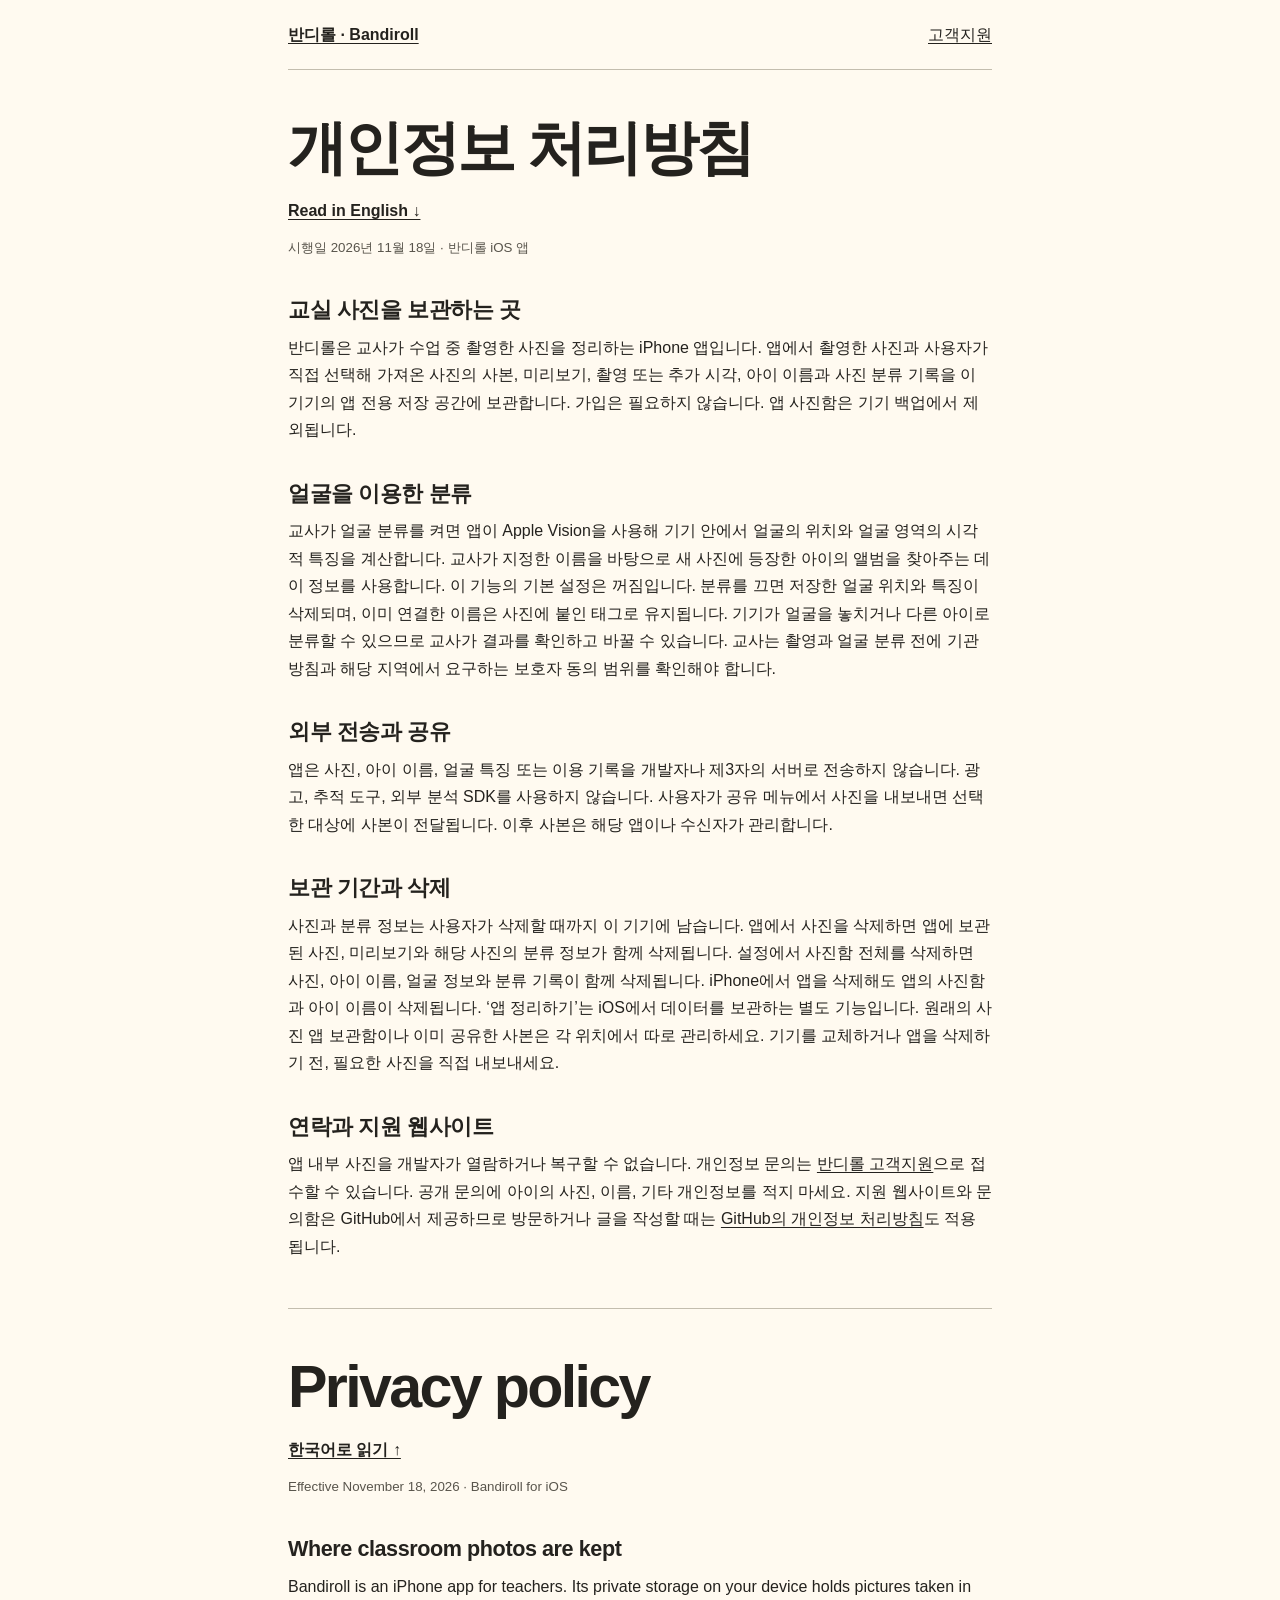
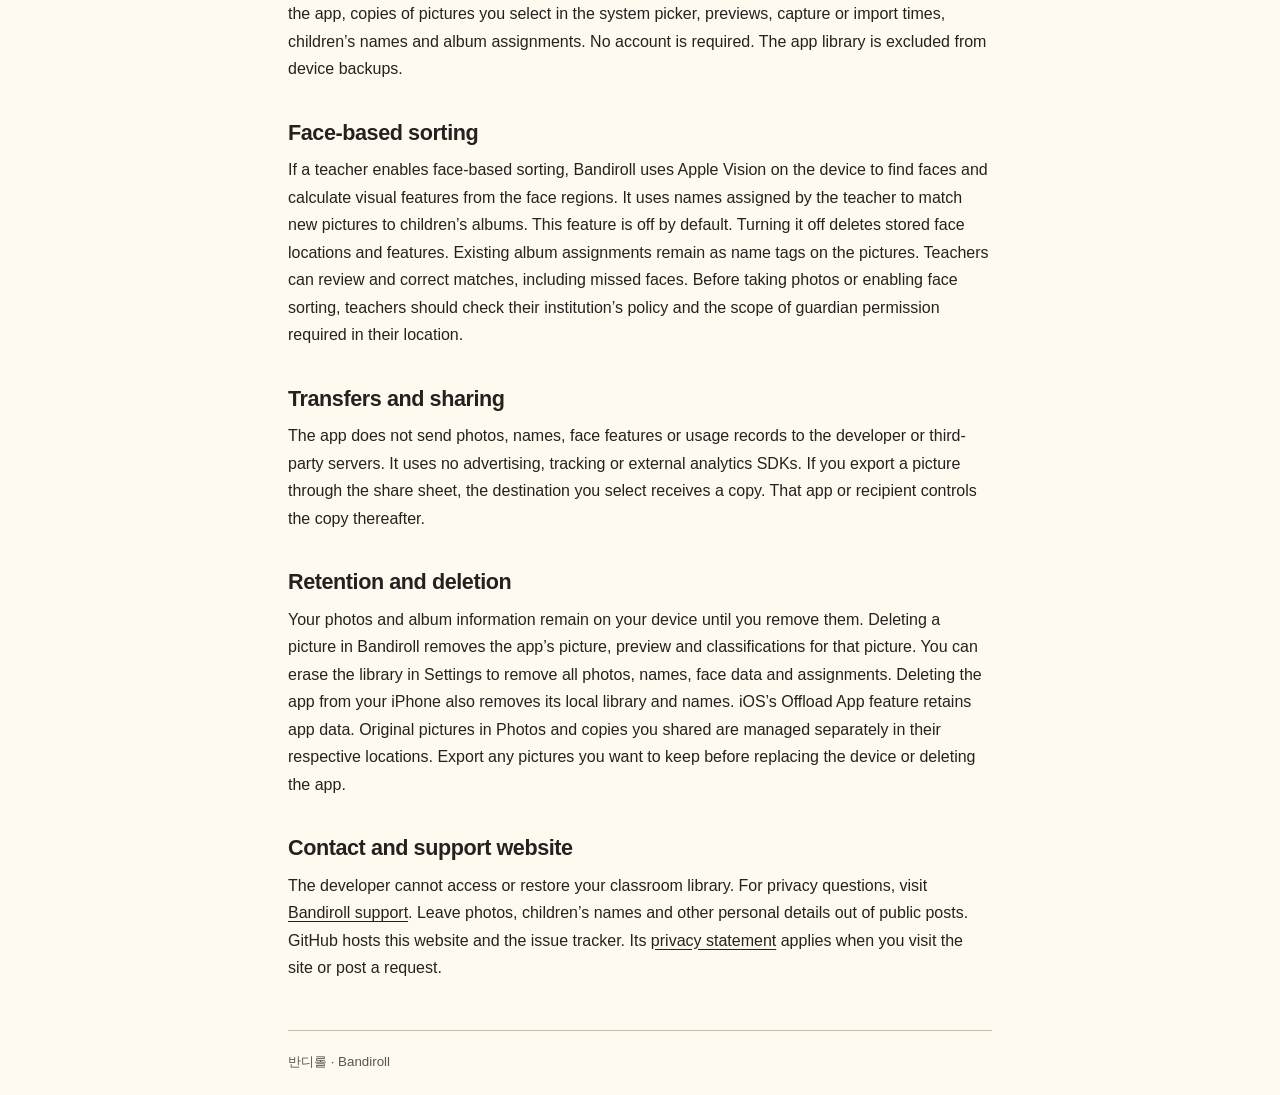
==== privacy.html @ 5ef34810 "Publish Bandiroll support and privacy information" ====
<!doctype html>
<html lang="ko">
<head>
<meta charset="utf-8"><meta name="viewport" content="width=device-width, initial-scale=1">
<title>반디롤 개인정보 처리방침 · Bandiroll Privacy Policy</title>
<meta name="description" content="반디롤의 사진, 아이 이름, 얼굴 정보 처리 안내. How Bandiroll handles photos, names and face data.">
<link rel="stylesheet" href="style.css">
</head>
<body>
<header><a href="./">반디롤 · Bandiroll</a><a href="./">고객지원</a></header>
<main>
<section aria-labelledby="privacy-ko">
<h1 id="privacy-ko">개인정보 처리방침</h1>
<a class="switch" href="#privacy-en" lang="en">Read in English ↓</a>
<p><small>시행일 2026년 11월 18일 · 반디롤 iOS 앱</small></p>
<h2>교실 사진을 보관하는 곳</h2>
<p>반디롤은 교사가 수업 중 촬영한 사진을 정리하는 iPhone 앱입니다. 앱에서 촬영한 사진과 사용자가 직접 선택해 가져온 사진의 사본, 미리보기, 촬영 또는 추가 시각, 아이 이름과 사진 분류 기록을 이 기기의 앱 전용 저장 공간에 보관합니다. 가입은 필요하지 않습니다. 앱 사진함은 기기 백업에서 제외됩니다.</p>
<h2>얼굴을 이용한 분류</h2>
<p>교사가 얼굴 분류를 켜면 앱이 Apple Vision을 사용해 기기 안에서 얼굴의 위치와 얼굴 영역의 시각적 특징을 계산합니다. 교사가 지정한 이름을 바탕으로 새 사진에 등장한 아이의 앨범을 찾아주는 데 이 정보를 사용합니다. 이 기능의 기본 설정은 꺼짐입니다. 분류를 끄면 저장한 얼굴 위치와 특징이 삭제되며, 이미 연결한 이름은 사진에 붙인 태그로 유지됩니다. 기기가 얼굴을 놓치거나 다른 아이로 분류할 수 있으므로 교사가 결과를 확인하고 바꿀 수 있습니다. 교사는 촬영과 얼굴 분류 전에 기관 방침과 해당 지역에서 요구하는 보호자 동의 범위를 확인해야 합니다.</p>
<h2>외부 전송과 공유</h2>
<p>앱은 사진, 아이 이름, 얼굴 특징 또는 이용 기록을 개발자나 제3자의 서버로 전송하지 않습니다. 광고, 추적 도구, 외부 분석 SDK를 사용하지 않습니다. 사용자가 공유 메뉴에서 사진을 내보내면 선택한 대상에 사본이 전달됩니다. 이후 사본은 해당 앱이나 수신자가 관리합니다.</p>
<h2>보관 기간과 삭제</h2>
<p>사진과 분류 정보는 사용자가 삭제할 때까지 이 기기에 남습니다. 앱에서 사진을 삭제하면 앱에 보관된 사진, 미리보기와 해당 사진의 분류 정보가 함께 삭제됩니다. 설정에서 사진함 전체를 삭제하면 사진, 아이 이름, 얼굴 정보와 분류 기록이 함께 삭제됩니다. iPhone에서 앱을 삭제해도 앱의 사진함과 아이 이름이 삭제됩니다. ‘앱 정리하기’는 iOS에서 데이터를 보관하는 별도 기능입니다. 원래의 사진 앱 보관함이나 이미 공유한 사본은 각 위치에서 따로 관리하세요. 기기를 교체하거나 앱을 삭제하기 전, 필요한 사진을 직접 내보내세요.</p>
<h2>연락과 지원 웹사이트</h2>
<p>앱 내부 사진을 개발자가 열람하거나 복구할 수 없습니다. 개인정보 문의는 <a href="./">반디롤 고객지원</a>으로 접수할 수 있습니다. 공개 문의에 아이의 사진, 이름, 기타 개인정보를 적지 마세요. 지원 웹사이트와 문의함은 GitHub에서 제공하므로 방문하거나 글을 작성할 때는 <a href="https://docs.github.com/en/site-policy/privacy-policies/github-general-privacy-statement">GitHub의 개인정보 처리방침</a>도 적용됩니다.</p>
</section>
<section lang="en" aria-labelledby="privacy-en">
<h1 id="privacy-en">Privacy policy</h1>
<a class="switch" href="#privacy-ko" lang="ko">한국어로 읽기 ↑</a>
<p><small>Effective November 18, 2026 · Bandiroll for iOS</small></p>
<h2>Where classroom photos are kept</h2>
<p>Bandiroll is an iPhone app for teachers. Its private storage on your device holds pictures taken in the app, copies of pictures you select in the system picker, previews, capture or import times, children’s names and album assignments. No account is required. The app library is excluded from device backups.</p>
<h2>Face-based sorting</h2>
<p>If a teacher enables face-based sorting, Bandiroll uses Apple Vision on the device to find faces and calculate visual features from the face regions. It uses names assigned by the teacher to match new pictures to children’s albums. This feature is off by default. Turning it off deletes stored face locations and features. Existing album assignments remain as name tags on the pictures. Teachers can review and correct matches, including missed faces. Before taking photos or enabling face sorting, teachers should check their institution’s policy and the scope of guardian permission required in their location.</p>
<h2>Transfers and sharing</h2>
<p>The app does not send photos, names, face features or usage records to the developer or third-party servers. It uses no advertising, tracking or external analytics SDKs. If you export a picture through the share sheet, the destination you select receives a copy. That app or recipient controls the copy thereafter.</p>
<h2>Retention and deletion</h2>
<p>Your photos and album information remain on your device until you remove them. Deleting a picture in Bandiroll removes the app’s picture, preview and classifications for that picture. You can erase the library in Settings to remove all photos, names, face data and assignments. Deleting the app from your iPhone also removes its local library and names. iOS’s Offload App feature retains app data. Original pictures in Photos and copies you shared are managed separately in their respective locations. Export any pictures you want to keep before replacing the device or deleting the app.</p>
<h2>Contact and support website</h2>
<p>The developer cannot access or restore your classroom library. For privacy questions, visit <a href="./#support-en">Bandiroll support</a>. Leave photos, children’s names and other personal details out of public posts. GitHub hosts this website and the issue tracker. Its <a href="https://docs.github.com/en/site-policy/privacy-policies/github-general-privacy-statement">privacy statement</a> applies when you visit the site or post a request.</p>
</section>
</main><footer><small>반디롤 · Bandiroll</small></footer>
</body></html>
---- style.css ----
:root { color-scheme: light; --ink: #24221e; --paper: #fffaf0; --accent: #f7d648; }
* { box-sizing: border-box; }
body { margin: 0; background: var(--paper); color: var(--ink); font-family: -apple-system,BlinkMacSystemFont,"Apple SD Gothic Neo",sans-serif; line-height: 1.72; }
header, main, footer { width: min(calc(100% - 2.5rem), 44rem); margin-inline: auto; }
header, footer { display: flex; align-items: center; flex-wrap: wrap; gap: 1rem; padding-block: 1.3rem; }
header { border-bottom: 1px solid #c3bdae; }
footer { margin-top: 3rem; border-top: 1px solid #c3bdae; }
header a:first-child { margin-right: auto; font-weight: 750; }
a { color: inherit; text-underline-offset: .2em; }
a:focus-visible { outline: 3px solid #805e00; outline-offset: 4px; }
h1 { line-height: 1.12; margin: 2.8rem 0 1rem; font-size: clamp(2.5rem, 7vw, 3.7rem); letter-spacing: -.045em; }
h2 { margin: 2.2rem 0 .4rem; font-size: 1.35rem; line-height: 1.4; letter-spacing: -.02em; }
p { margin: .5rem 0 1rem; }
.switch { font-weight: 650; }
section + section { border-top: 1px solid #c3bdae; margin-top: 3rem; }
.button { display: inline-block; margin: .2rem 0 .7rem; border: 1px solid var(--ink); border-radius: .55rem; padding: .5rem 1rem; background: var(--accent); color: var(--ink); text-decoration: none; font-weight: 700; }
small { color: #59554c; }
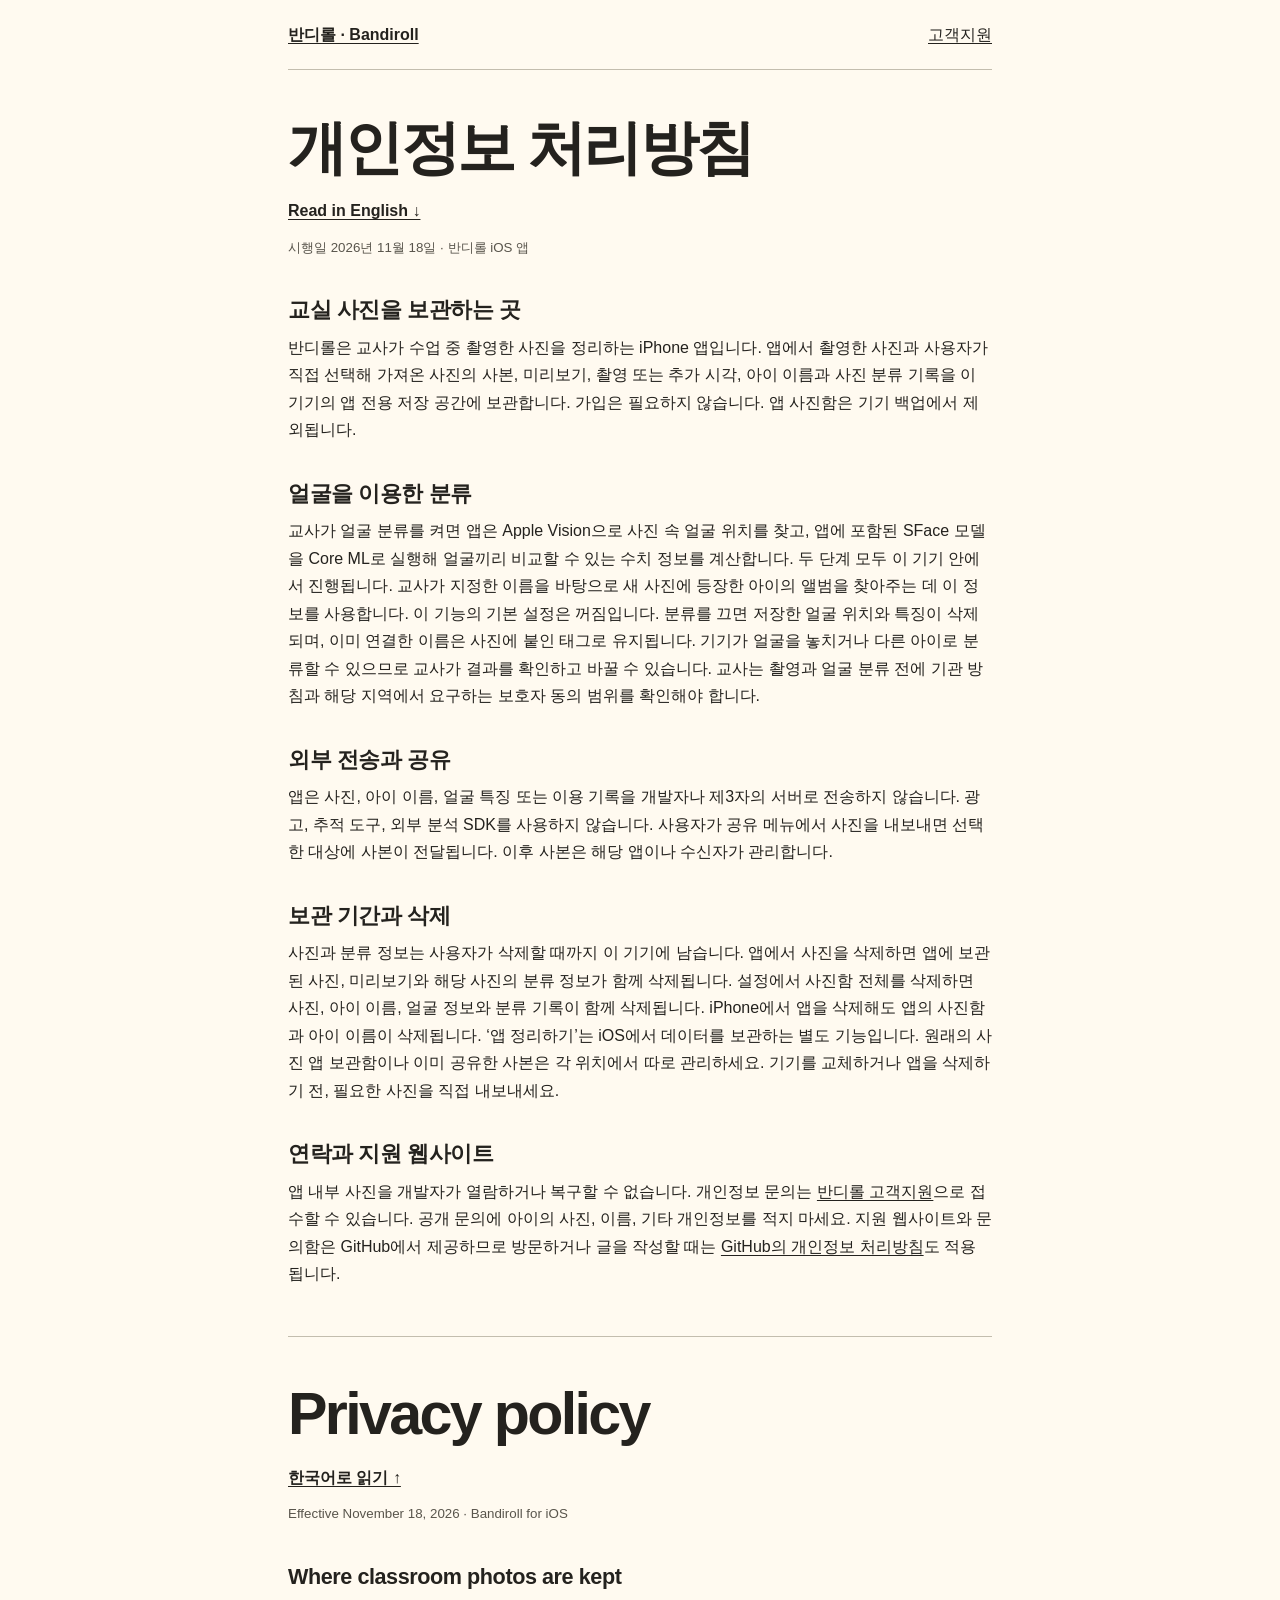
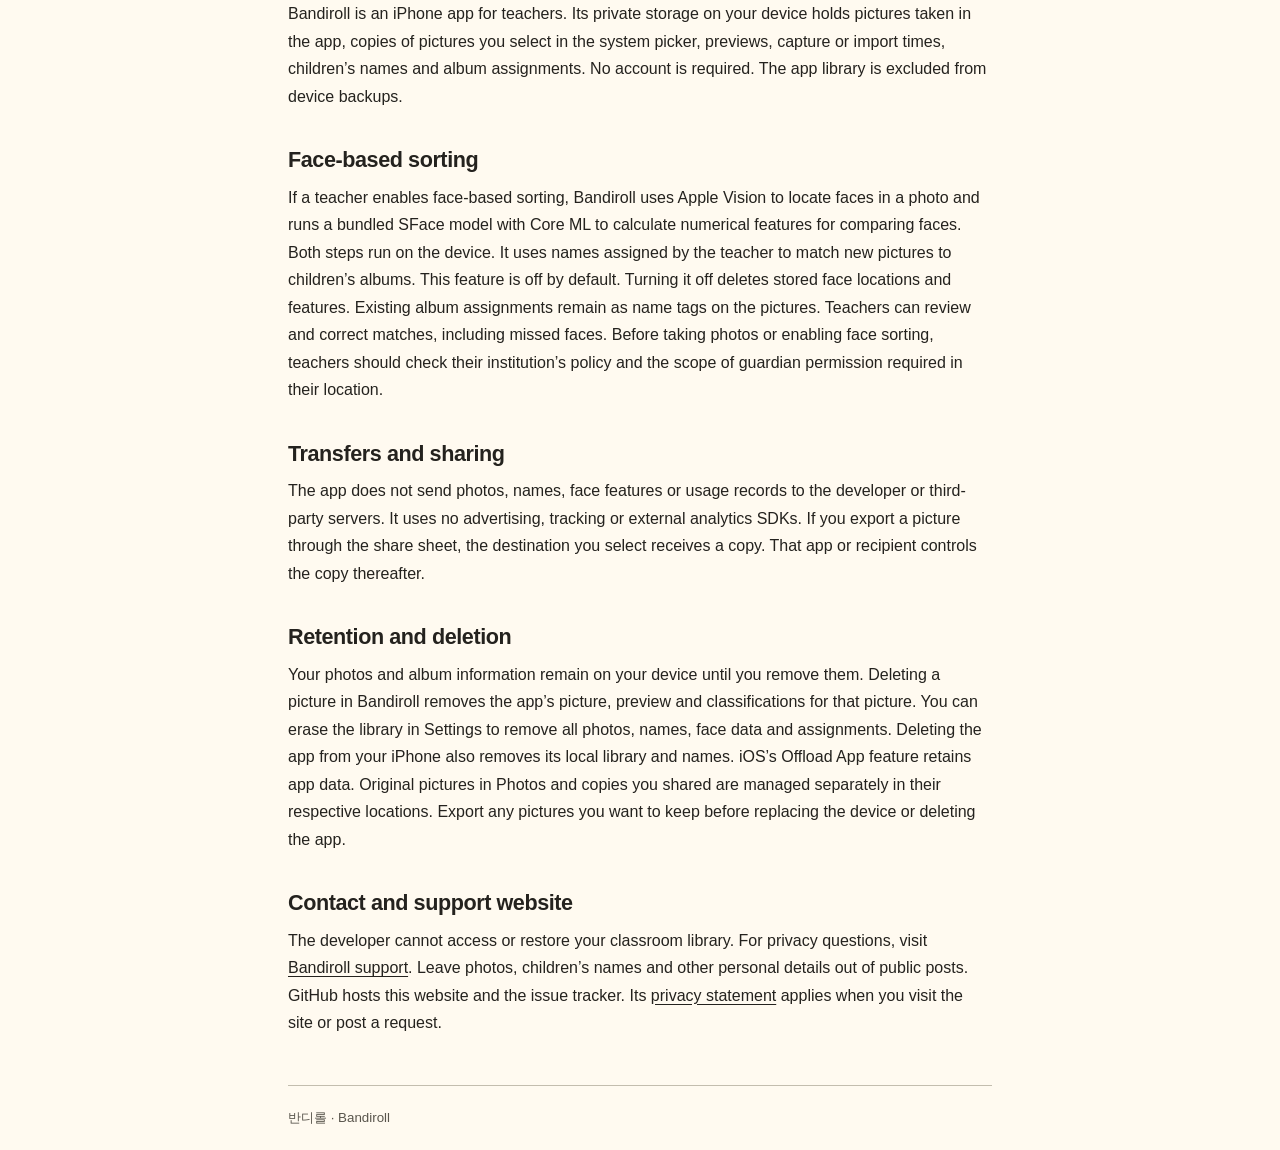
==== commit 5d7488e1: "Describe on-device face detection and matching" ====
--- a/privacy.html
+++ b/privacy.html
@@ -16,7 +16,7 @@
 <h2>교실 사진을 보관하는 곳</h2>
 <p>반디롤은 교사가 수업 중 촬영한 사진을 정리하는 iPhone 앱입니다. 앱에서 촬영한 사진과 사용자가 직접 선택해 가져온 사진의 사본, 미리보기, 촬영 또는 추가 시각, 아이 이름과 사진 분류 기록을 이 기기의 앱 전용 저장 공간에 보관합니다. 가입은 필요하지 않습니다. 앱 사진함은 기기 백업에서 제외됩니다.</p>
 <h2>얼굴을 이용한 분류</h2>
-<p>교사가 얼굴 분류를 켜면 앱이 Apple Vision을 사용해 기기 안에서 얼굴의 위치와 얼굴 영역의 시각적 특징을 계산합니다. 교사가 지정한 이름을 바탕으로 새 사진에 등장한 아이의 앨범을 찾아주는 데 이 정보를 사용합니다. 이 기능의 기본 설정은 꺼짐입니다. 분류를 끄면 저장한 얼굴 위치와 특징이 삭제되며, 이미 연결한 이름은 사진에 붙인 태그로 유지됩니다. 기기가 얼굴을 놓치거나 다른 아이로 분류할 수 있으므로 교사가 결과를 확인하고 바꿀 수 있습니다. 교사는 촬영과 얼굴 분류 전에 기관 방침과 해당 지역에서 요구하는 보호자 동의 범위를 확인해야 합니다.</p>
+<p>교사가 얼굴 분류를 켜면 앱은 Apple Vision으로 사진 속 얼굴 위치를 찾고, 앱에 포함된 SFace 모델을 Core ML로 실행해 얼굴끼리 비교할 수 있는 수치 정보를 계산합니다. 두 단계 모두 이 기기 안에서 진행됩니다. 교사가 지정한 이름을 바탕으로 새 사진에 등장한 아이의 앨범을 찾아주는 데 이 정보를 사용합니다. 이 기능의 기본 설정은 꺼짐입니다. 분류를 끄면 저장한 얼굴 위치와 특징이 삭제되며, 이미 연결한 이름은 사진에 붙인 태그로 유지됩니다. 기기가 얼굴을 놓치거나 다른 아이로 분류할 수 있으므로 교사가 결과를 확인하고 바꿀 수 있습니다. 교사는 촬영과 얼굴 분류 전에 기관 방침과 해당 지역에서 요구하는 보호자 동의 범위를 확인해야 합니다.</p>
 <h2>외부 전송과 공유</h2>
 <p>앱은 사진, 아이 이름, 얼굴 특징 또는 이용 기록을 개발자나 제3자의 서버로 전송하지 않습니다. 광고, 추적 도구, 외부 분석 SDK를 사용하지 않습니다. 사용자가 공유 메뉴에서 사진을 내보내면 선택한 대상에 사본이 전달됩니다. 이후 사본은 해당 앱이나 수신자가 관리합니다.</p>
 <h2>보관 기간과 삭제</h2>
@@ -31,7 +31,7 @@
 <h2>Where classroom photos are kept</h2>
 <p>Bandiroll is an iPhone app for teachers. Its private storage on your device holds pictures taken in the app, copies of pictures you select in the system picker, previews, capture or import times, children’s names and album assignments. No account is required. The app library is excluded from device backups.</p>
 <h2>Face-based sorting</h2>
-<p>If a teacher enables face-based sorting, Bandiroll uses Apple Vision on the device to find faces and calculate visual features from the face regions. It uses names assigned by the teacher to match new pictures to children’s albums. This feature is off by default. Turning it off deletes stored face locations and features. Existing album assignments remain as name tags on the pictures. Teachers can review and correct matches, including missed faces. Before taking photos or enabling face sorting, teachers should check their institution’s policy and the scope of guardian permission required in their location.</p>
+<p>If a teacher enables face-based sorting, Bandiroll uses Apple Vision to locate faces in a photo and runs a bundled SFace model with Core ML to calculate numerical features for comparing faces. Both steps run on the device. It uses names assigned by the teacher to match new pictures to children’s albums. This feature is off by default. Turning it off deletes stored face locations and features. Existing album assignments remain as name tags on the pictures. Teachers can review and correct matches, including missed faces. Before taking photos or enabling face sorting, teachers should check their institution’s policy and the scope of guardian permission required in their location.</p>
 <h2>Transfers and sharing</h2>
 <p>The app does not send photos, names, face features or usage records to the developer or third-party servers. It uses no advertising, tracking or external analytics SDKs. If you export a picture through the share sheet, the destination you select receives a copy. That app or recipient controls the copy thereafter.</p>
 <h2>Retention and deletion</h2>
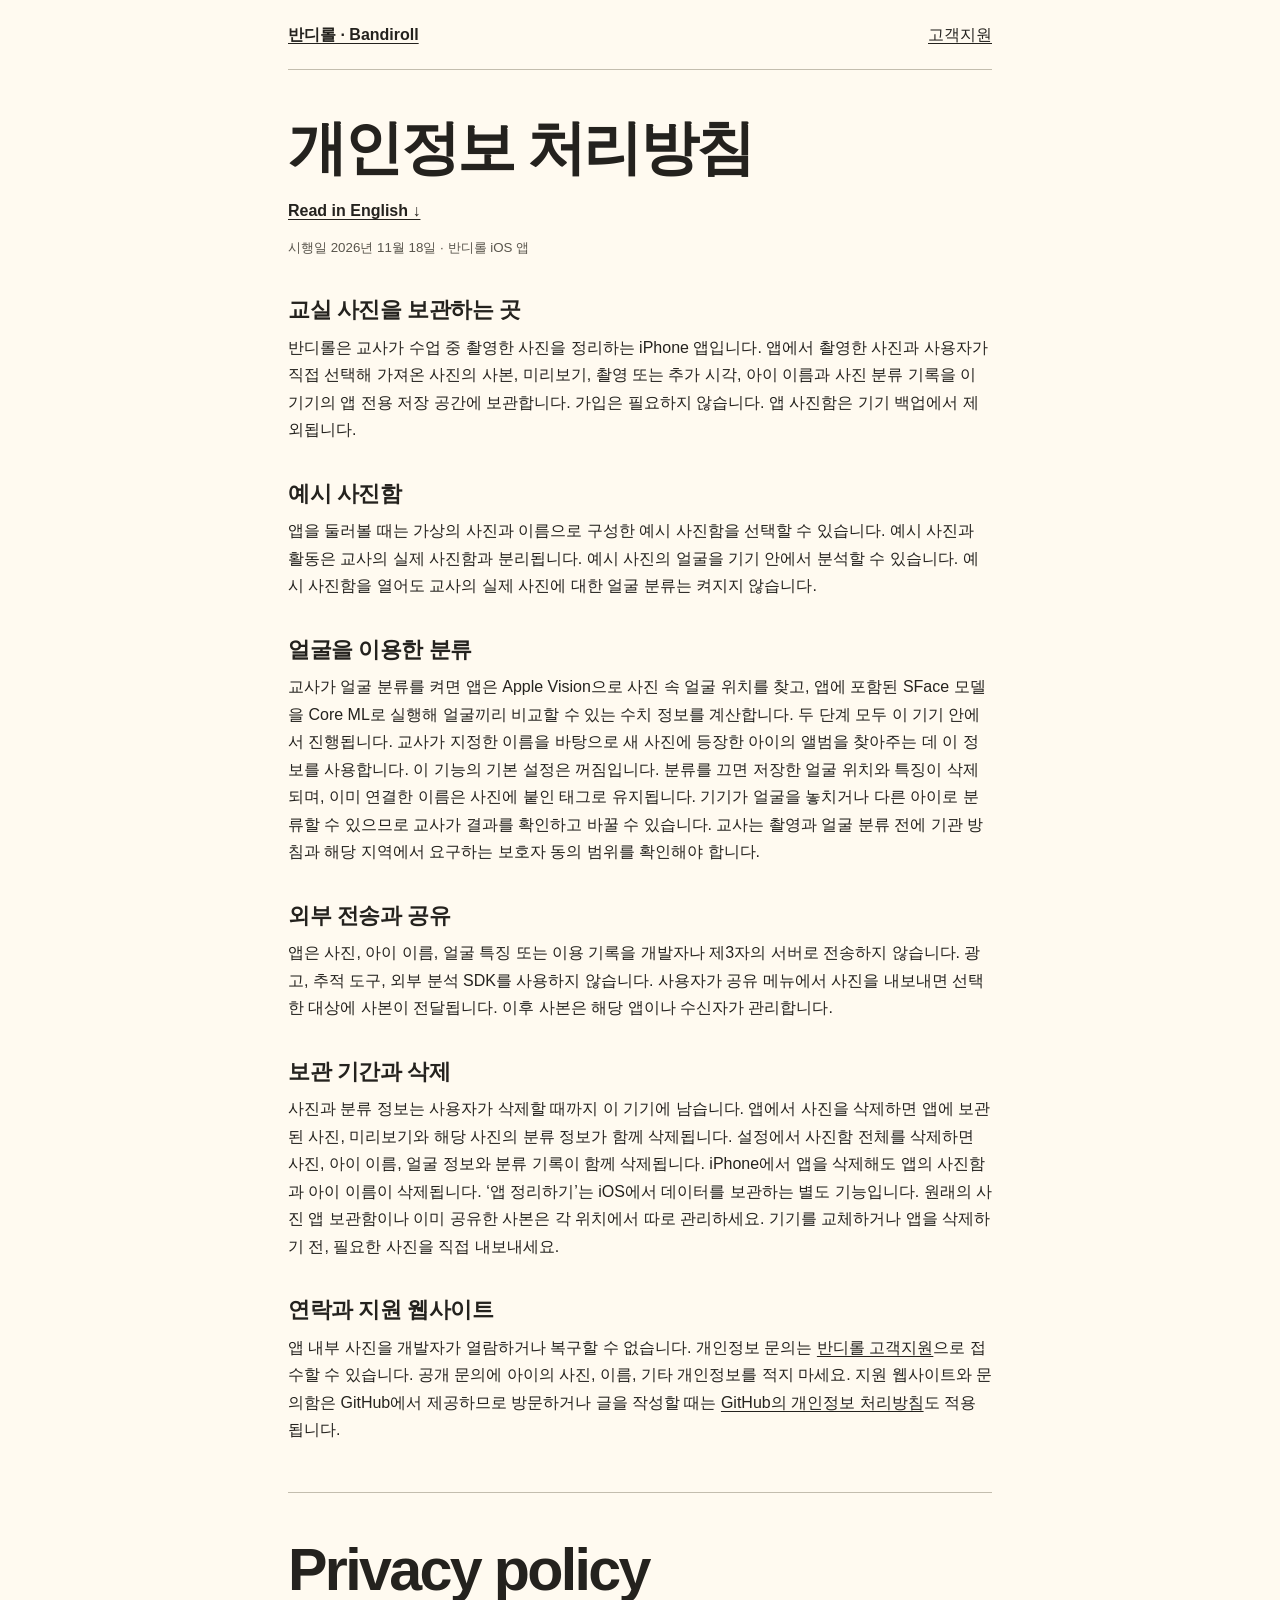
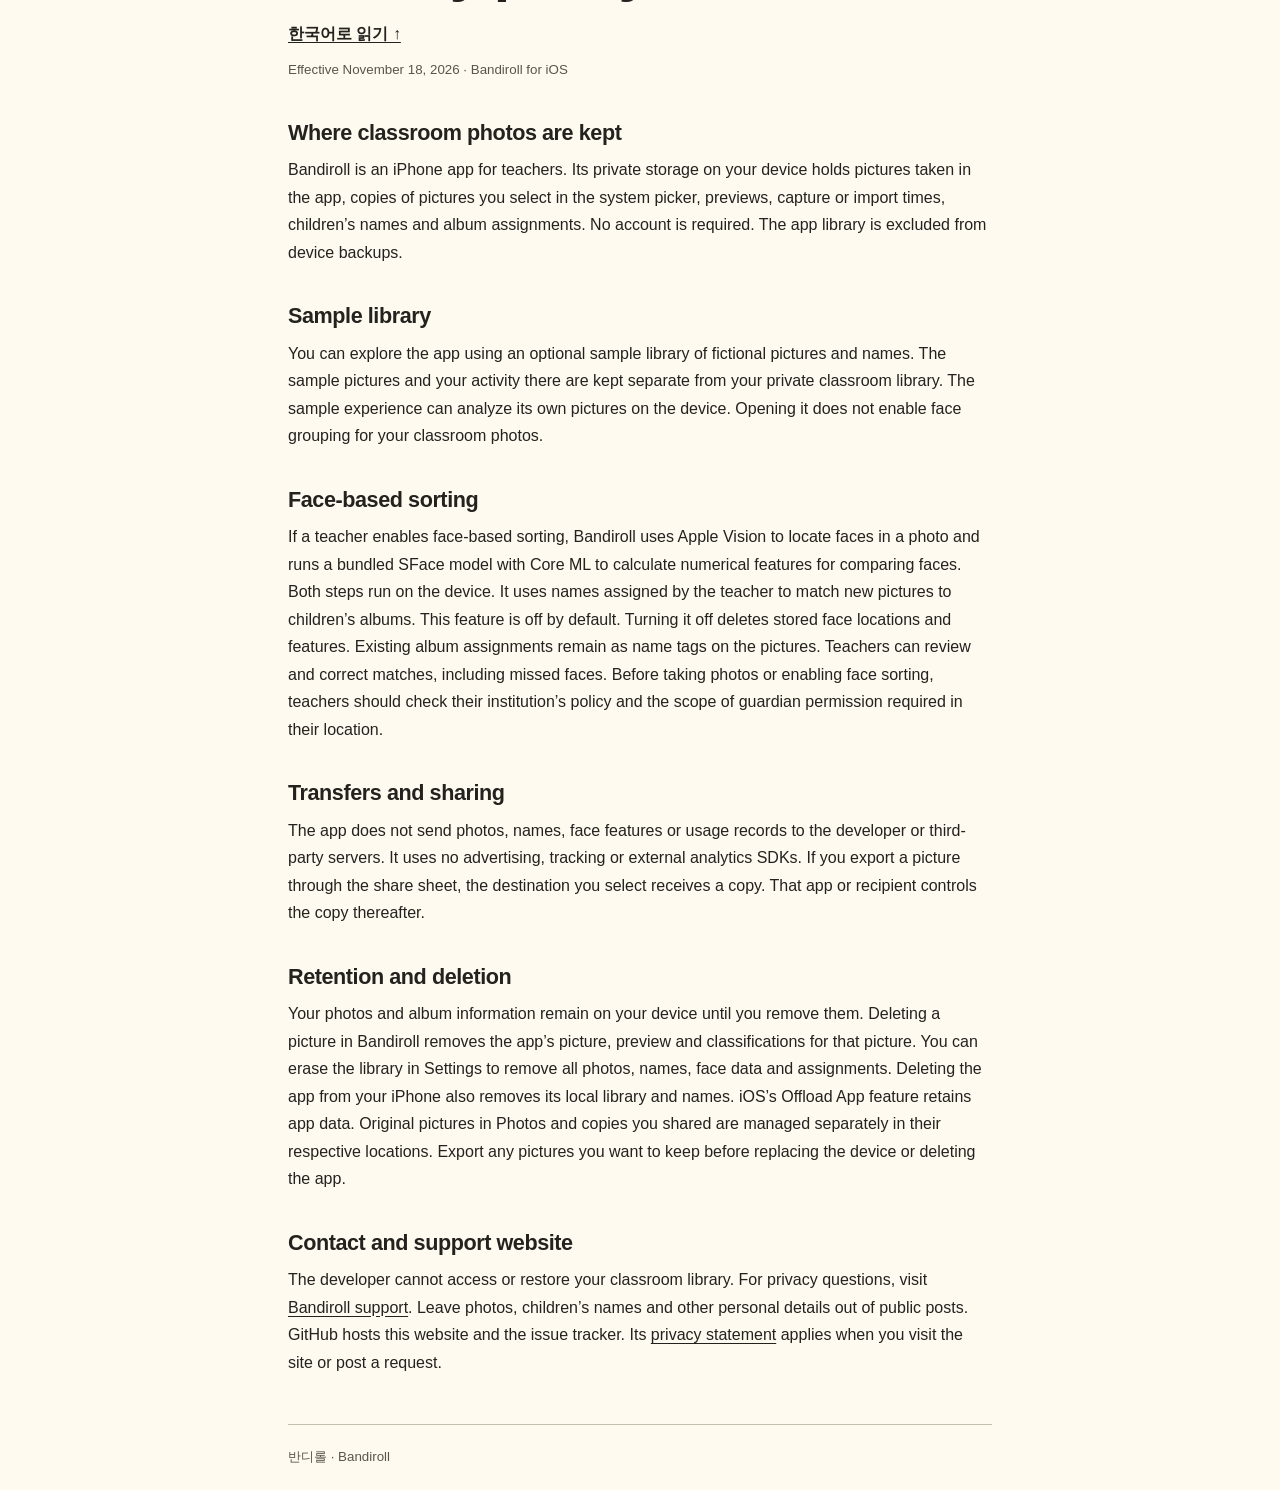
==== commit acf8587b: "Explain the isolated fictional classroom for first-time teachers" ====
--- a/privacy.html
+++ b/privacy.html
@@ -15,6 +15,8 @@
 <p><small>시행일 2026년 11월 18일 · 반디롤 iOS 앱</small></p>
 <h2>교실 사진을 보관하는 곳</h2>
 <p>반디롤은 교사가 수업 중 촬영한 사진을 정리하는 iPhone 앱입니다. 앱에서 촬영한 사진과 사용자가 직접 선택해 가져온 사진의 사본, 미리보기, 촬영 또는 추가 시각, 아이 이름과 사진 분류 기록을 이 기기의 앱 전용 저장 공간에 보관합니다. 가입은 필요하지 않습니다. 앱 사진함은 기기 백업에서 제외됩니다.</p>
+<h2>예시 사진함</h2>
+<p>앱을 둘러볼 때는 가상의 사진과 이름으로 구성한 예시 사진함을 선택할 수 있습니다. 예시 사진과 활동은 교사의 실제 사진함과 분리됩니다. 예시 사진의 얼굴을 기기 안에서 분석할 수 있습니다. 예시 사진함을 열어도 교사의 실제 사진에 대한 얼굴 분류는 켜지지 않습니다.</p>
 <h2>얼굴을 이용한 분류</h2>
 <p>교사가 얼굴 분류를 켜면 앱은 Apple Vision으로 사진 속 얼굴 위치를 찾고, 앱에 포함된 SFace 모델을 Core ML로 실행해 얼굴끼리 비교할 수 있는 수치 정보를 계산합니다. 두 단계 모두 이 기기 안에서 진행됩니다. 교사가 지정한 이름을 바탕으로 새 사진에 등장한 아이의 앨범을 찾아주는 데 이 정보를 사용합니다. 이 기능의 기본 설정은 꺼짐입니다. 분류를 끄면 저장한 얼굴 위치와 특징이 삭제되며, 이미 연결한 이름은 사진에 붙인 태그로 유지됩니다. 기기가 얼굴을 놓치거나 다른 아이로 분류할 수 있으므로 교사가 결과를 확인하고 바꿀 수 있습니다. 교사는 촬영과 얼굴 분류 전에 기관 방침과 해당 지역에서 요구하는 보호자 동의 범위를 확인해야 합니다.</p>
 <h2>외부 전송과 공유</h2>
@@ -30,6 +32,8 @@
 <p><small>Effective November 18, 2026 · Bandiroll for iOS</small></p>
 <h2>Where classroom photos are kept</h2>
 <p>Bandiroll is an iPhone app for teachers. Its private storage on your device holds pictures taken in the app, copies of pictures you select in the system picker, previews, capture or import times, children’s names and album assignments. No account is required. The app library is excluded from device backups.</p>
+<h2>Sample library</h2>
+<p>You can explore the app using an optional sample library of fictional pictures and names. The sample pictures and your activity there are kept separate from your private classroom library. The sample experience can analyze its own pictures on the device. Opening it does not enable face grouping for your classroom photos.</p>
 <h2>Face-based sorting</h2>
 <p>If a teacher enables face-based sorting, Bandiroll uses Apple Vision to locate faces in a photo and runs a bundled SFace model with Core ML to calculate numerical features for comparing faces. Both steps run on the device. It uses names assigned by the teacher to match new pictures to children’s albums. This feature is off by default. Turning it off deletes stored face locations and features. Existing album assignments remain as name tags on the pictures. Teachers can review and correct matches, including missed faces. Before taking photos or enabling face sorting, teachers should check their institution’s policy and the scope of guardian permission required in their location.</p>
 <h2>Transfers and sharing</h2>
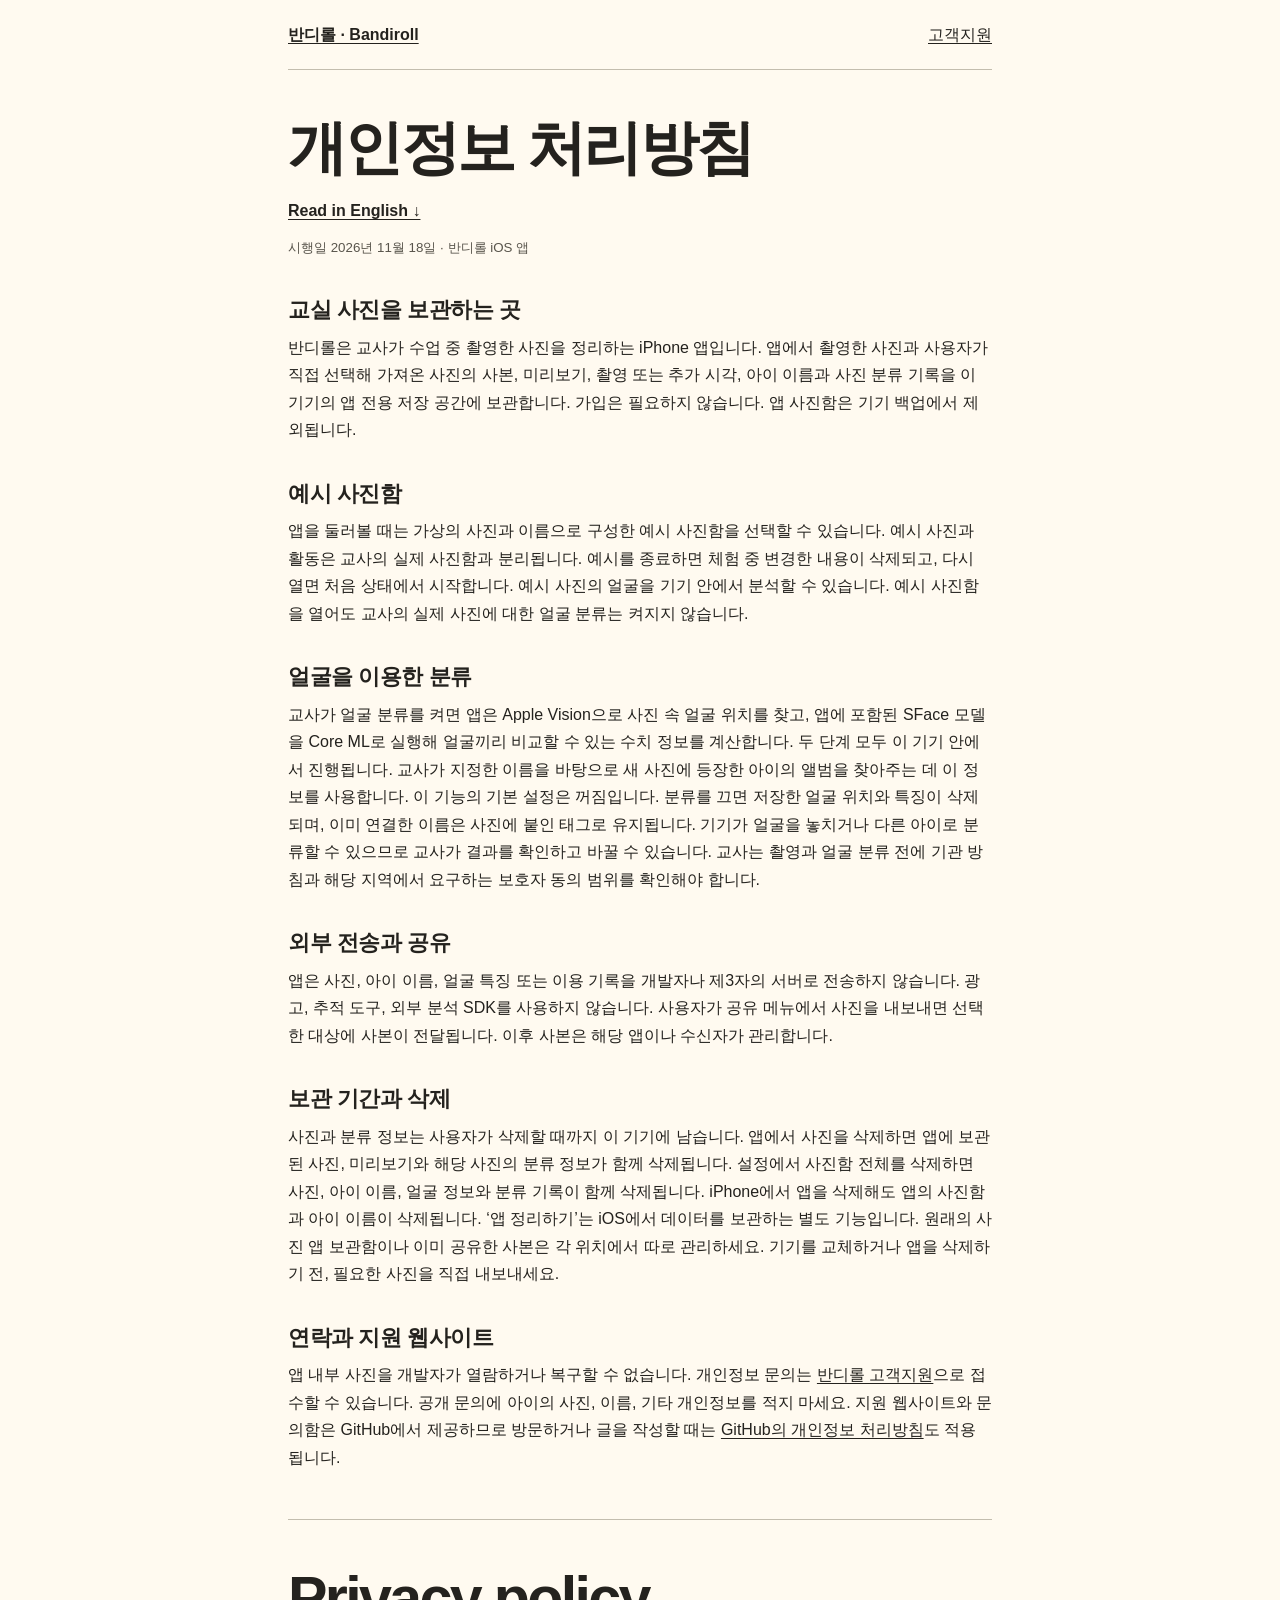
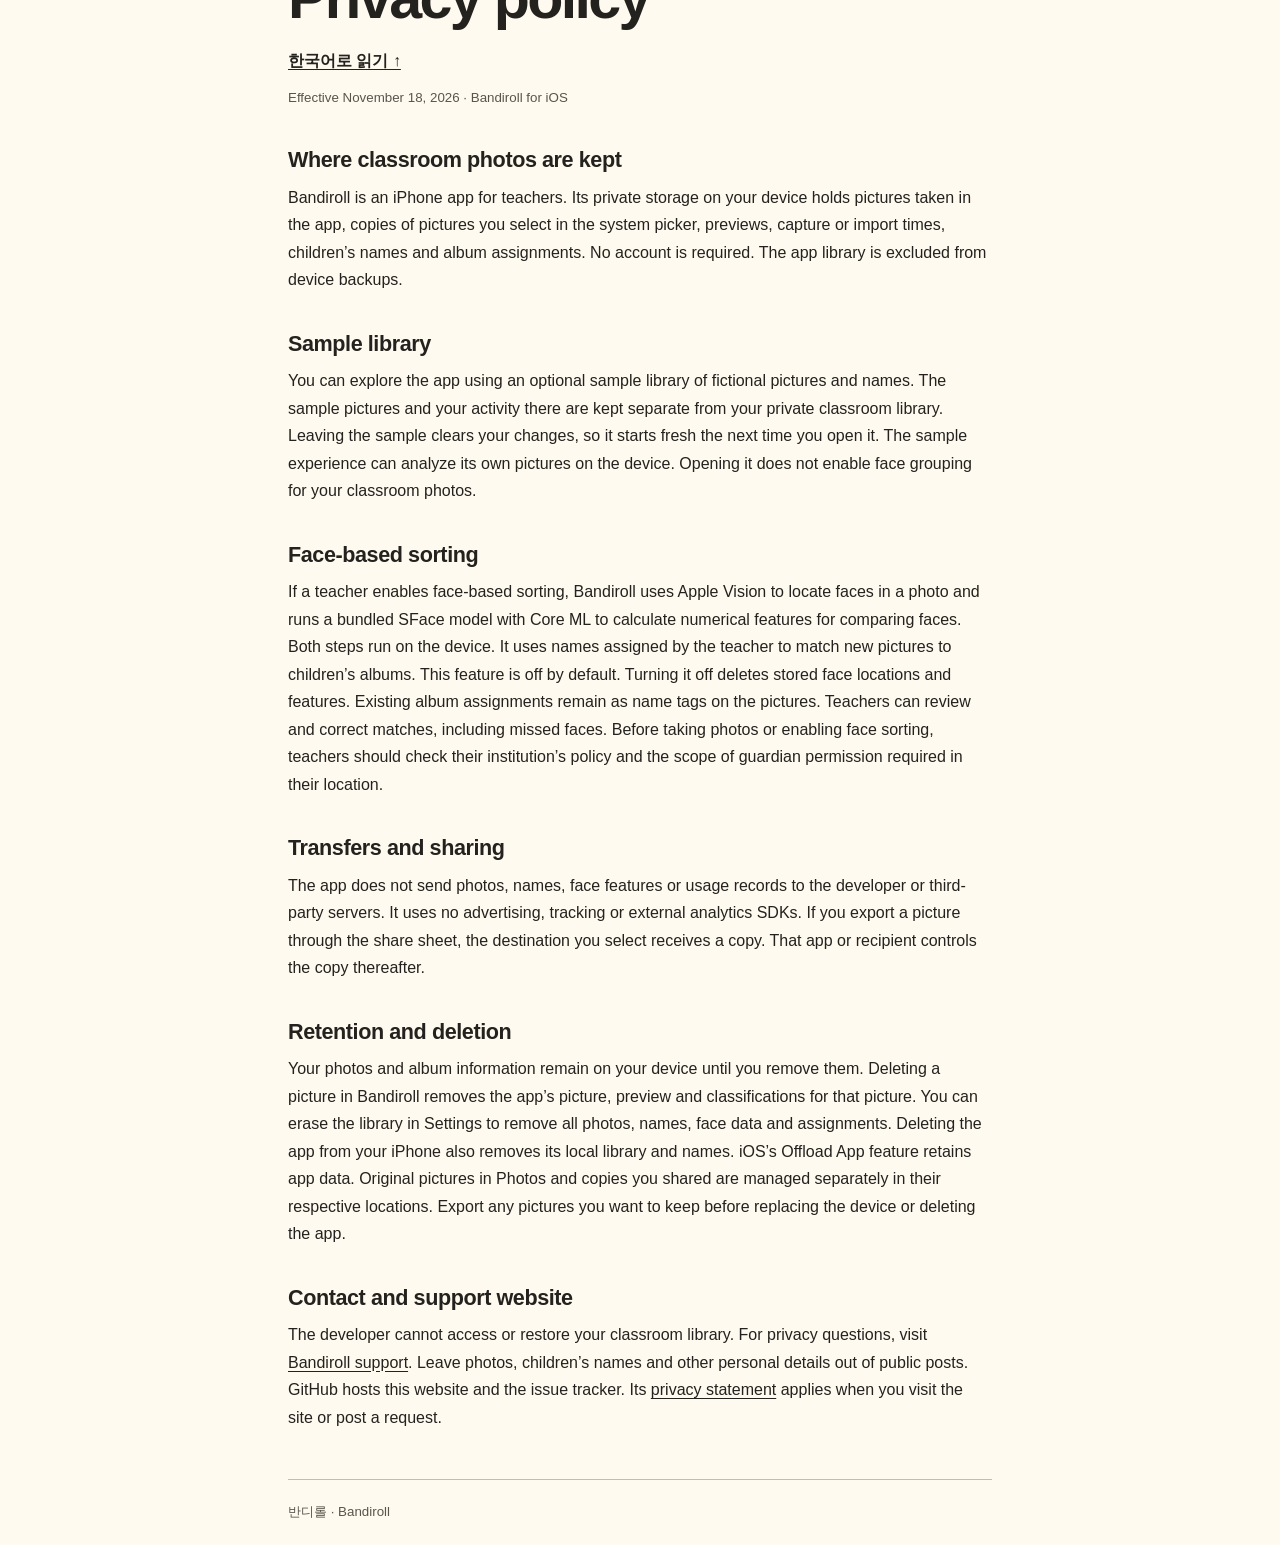
==== commit 1a9a838f: "Clarify sample library retention" ====
--- a/privacy.html
+++ b/privacy.html
@@ -16,7 +16,7 @@
 <h2>교실 사진을 보관하는 곳</h2>
 <p>반디롤은 교사가 수업 중 촬영한 사진을 정리하는 iPhone 앱입니다. 앱에서 촬영한 사진과 사용자가 직접 선택해 가져온 사진의 사본, 미리보기, 촬영 또는 추가 시각, 아이 이름과 사진 분류 기록을 이 기기의 앱 전용 저장 공간에 보관합니다. 가입은 필요하지 않습니다. 앱 사진함은 기기 백업에서 제외됩니다.</p>
 <h2>예시 사진함</h2>
-<p>앱을 둘러볼 때는 가상의 사진과 이름으로 구성한 예시 사진함을 선택할 수 있습니다. 예시 사진과 활동은 교사의 실제 사진함과 분리됩니다. 예시 사진의 얼굴을 기기 안에서 분석할 수 있습니다. 예시 사진함을 열어도 교사의 실제 사진에 대한 얼굴 분류는 켜지지 않습니다.</p>
+<p>앱을 둘러볼 때는 가상의 사진과 이름으로 구성한 예시 사진함을 선택할 수 있습니다. 예시 사진과 활동은 교사의 실제 사진함과 분리됩니다. 예시를 종료하면 체험 중 변경한 내용이 삭제되고, 다시 열면 처음 상태에서 시작합니다. 예시 사진의 얼굴을 기기 안에서 분석할 수 있습니다. 예시 사진함을 열어도 교사의 실제 사진에 대한 얼굴 분류는 켜지지 않습니다.</p>
 <h2>얼굴을 이용한 분류</h2>
 <p>교사가 얼굴 분류를 켜면 앱은 Apple Vision으로 사진 속 얼굴 위치를 찾고, 앱에 포함된 SFace 모델을 Core ML로 실행해 얼굴끼리 비교할 수 있는 수치 정보를 계산합니다. 두 단계 모두 이 기기 안에서 진행됩니다. 교사가 지정한 이름을 바탕으로 새 사진에 등장한 아이의 앨범을 찾아주는 데 이 정보를 사용합니다. 이 기능의 기본 설정은 꺼짐입니다. 분류를 끄면 저장한 얼굴 위치와 특징이 삭제되며, 이미 연결한 이름은 사진에 붙인 태그로 유지됩니다. 기기가 얼굴을 놓치거나 다른 아이로 분류할 수 있으므로 교사가 결과를 확인하고 바꿀 수 있습니다. 교사는 촬영과 얼굴 분류 전에 기관 방침과 해당 지역에서 요구하는 보호자 동의 범위를 확인해야 합니다.</p>
 <h2>외부 전송과 공유</h2>
@@ -33,7 +33,7 @@
 <h2>Where classroom photos are kept</h2>
 <p>Bandiroll is an iPhone app for teachers. Its private storage on your device holds pictures taken in the app, copies of pictures you select in the system picker, previews, capture or import times, children’s names and album assignments. No account is required. The app library is excluded from device backups.</p>
 <h2>Sample library</h2>
-<p>You can explore the app using an optional sample library of fictional pictures and names. The sample pictures and your activity there are kept separate from your private classroom library. The sample experience can analyze its own pictures on the device. Opening it does not enable face grouping for your classroom photos.</p>
+<p>You can explore the app using an optional sample library of fictional pictures and names. The sample pictures and your activity there are kept separate from your private classroom library. Leaving the sample clears your changes, so it starts fresh the next time you open it. The sample experience can analyze its own pictures on the device. Opening it does not enable face grouping for your classroom photos.</p>
 <h2>Face-based sorting</h2>
 <p>If a teacher enables face-based sorting, Bandiroll uses Apple Vision to locate faces in a photo and runs a bundled SFace model with Core ML to calculate numerical features for comparing faces. Both steps run on the device. It uses names assigned by the teacher to match new pictures to children’s albums. This feature is off by default. Turning it off deletes stored face locations and features. Existing album assignments remain as name tags on the pictures. Teachers can review and correct matches, including missed faces. Before taking photos or enabling face sorting, teachers should check their institution’s policy and the scope of guardian permission required in their location.</p>
 <h2>Transfers and sharing</h2>
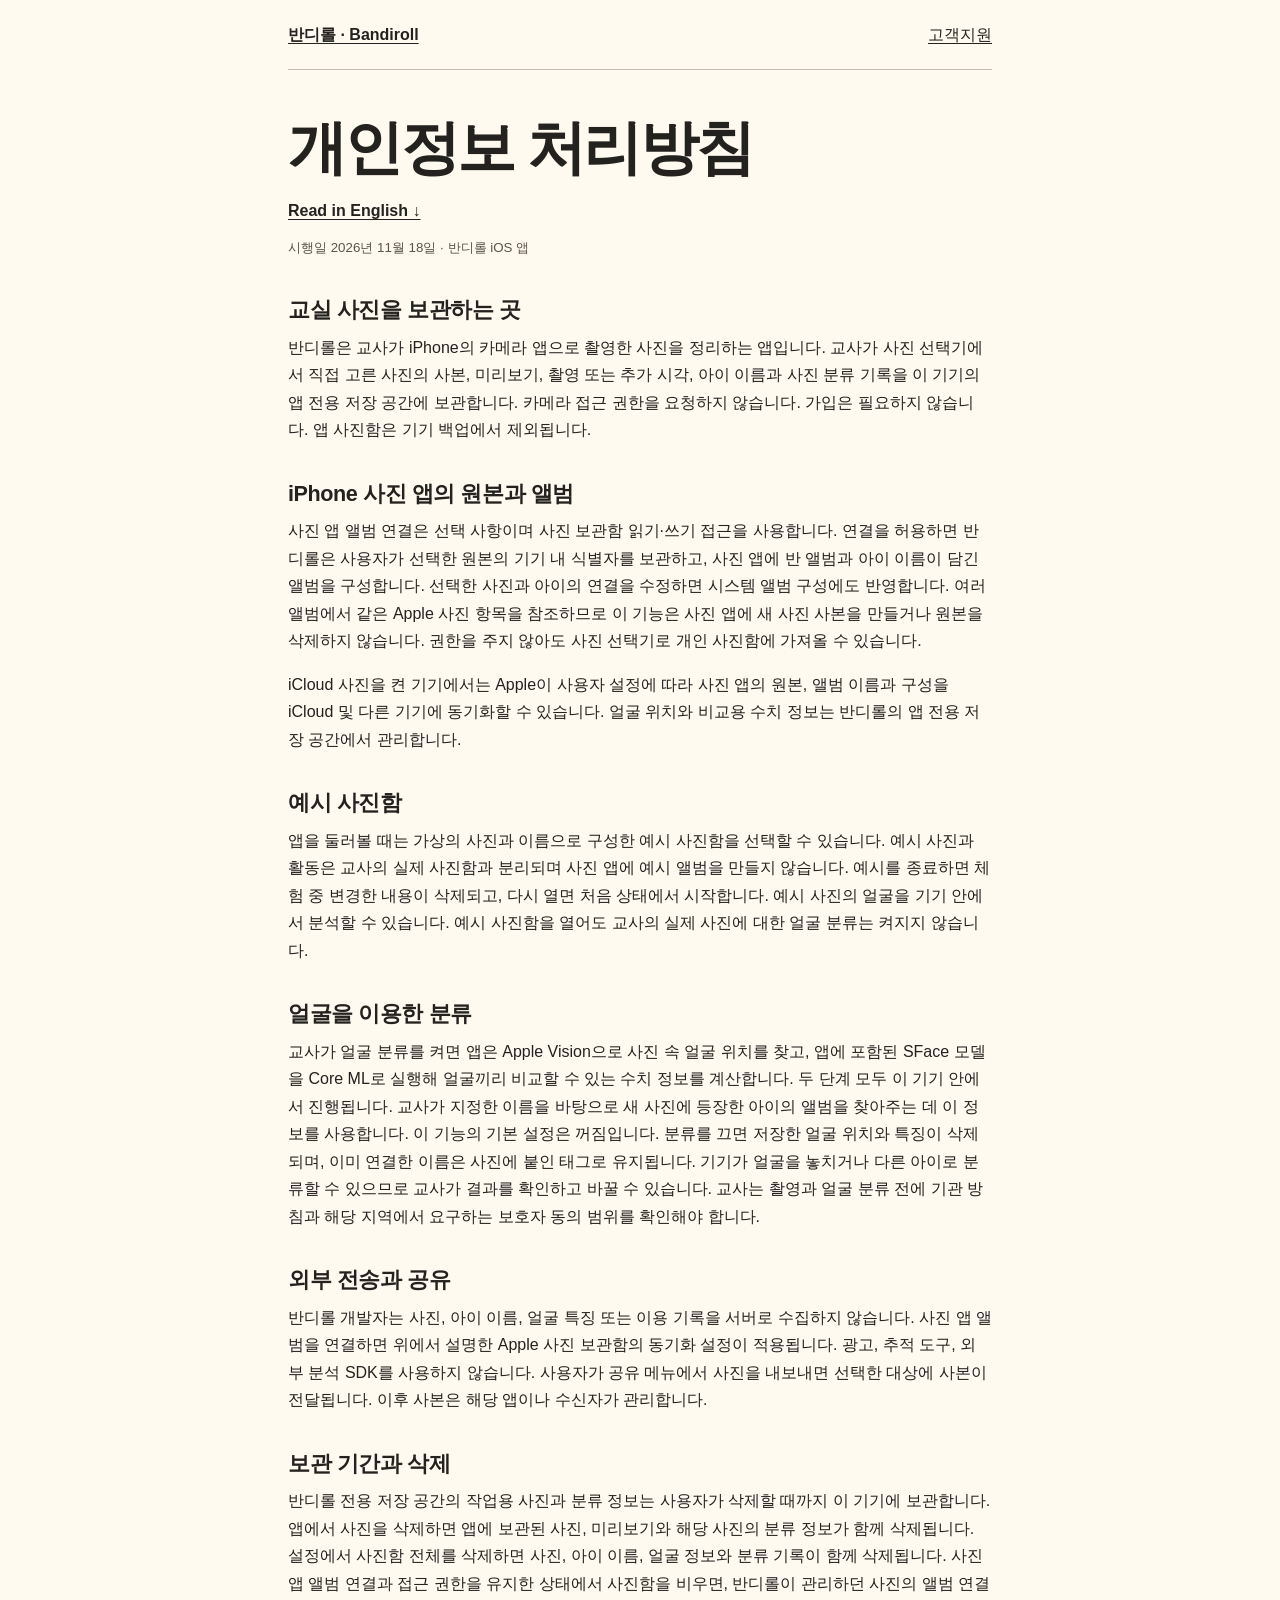
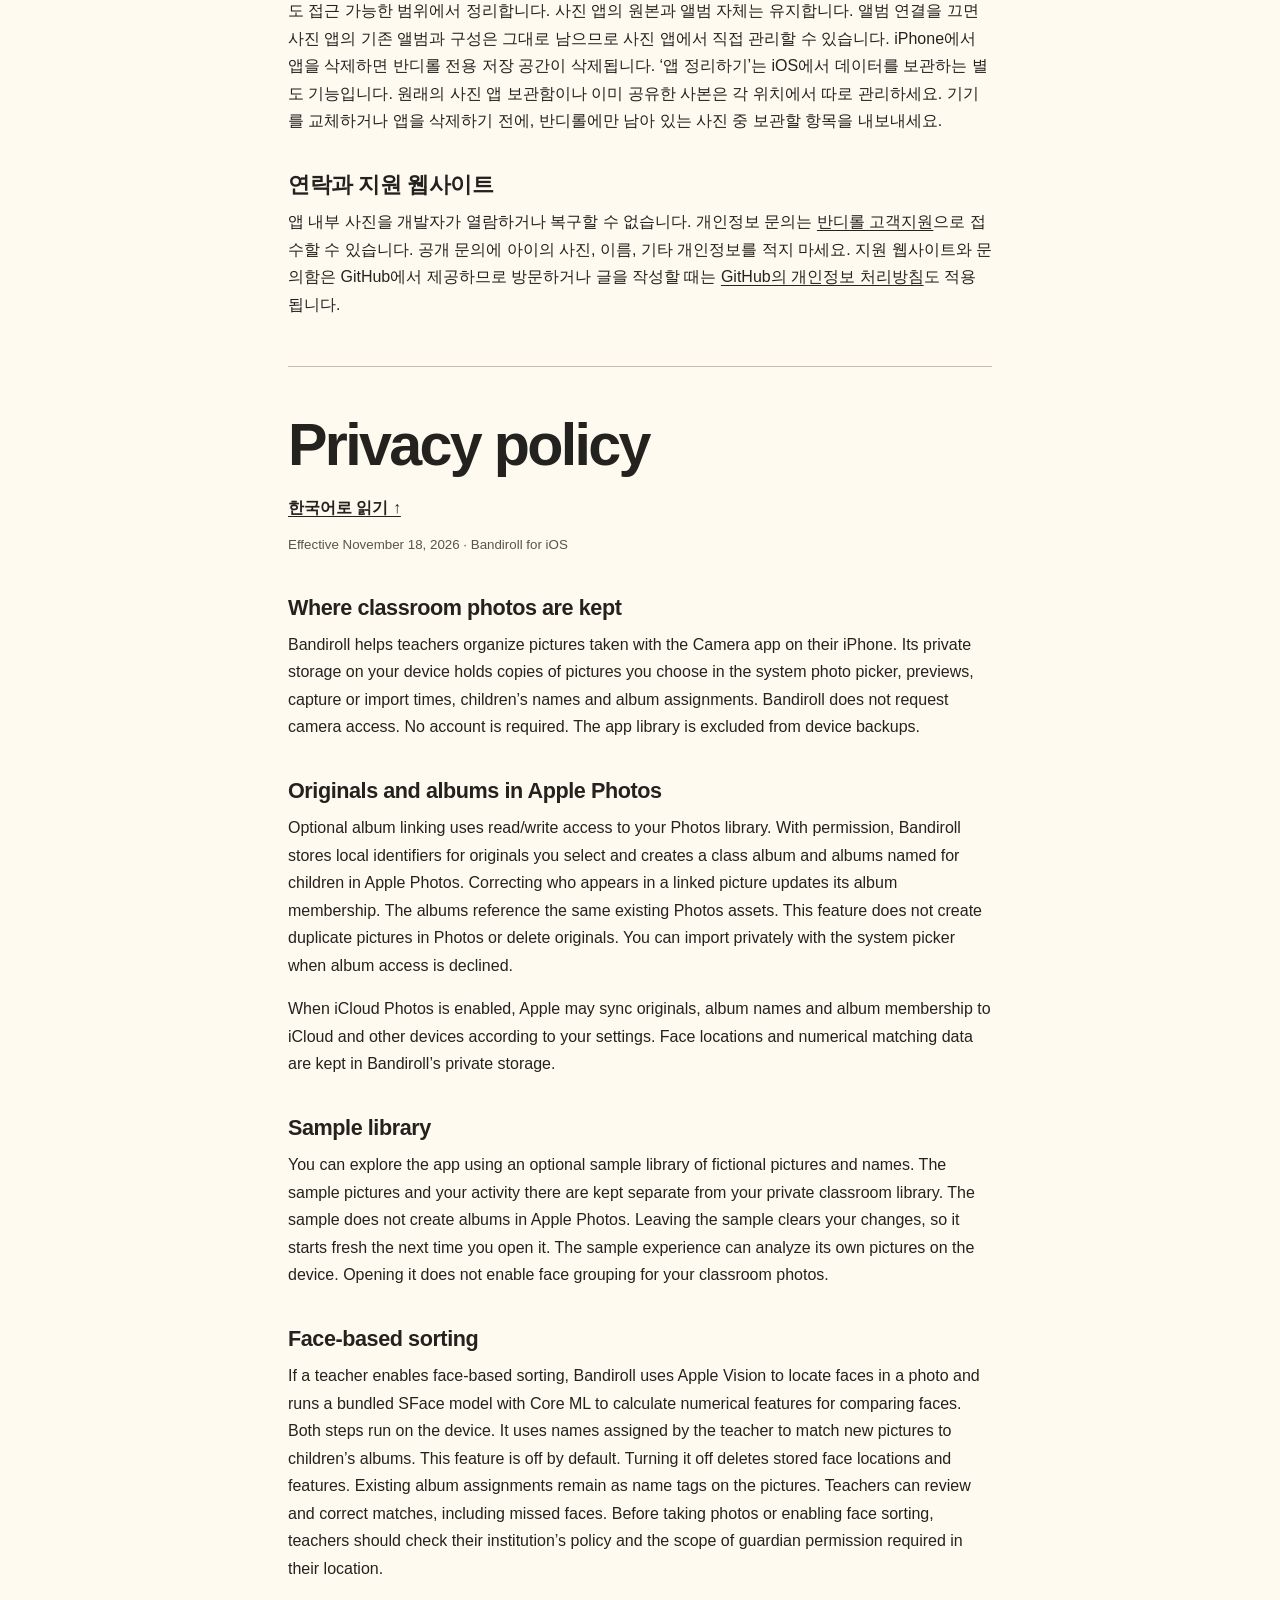
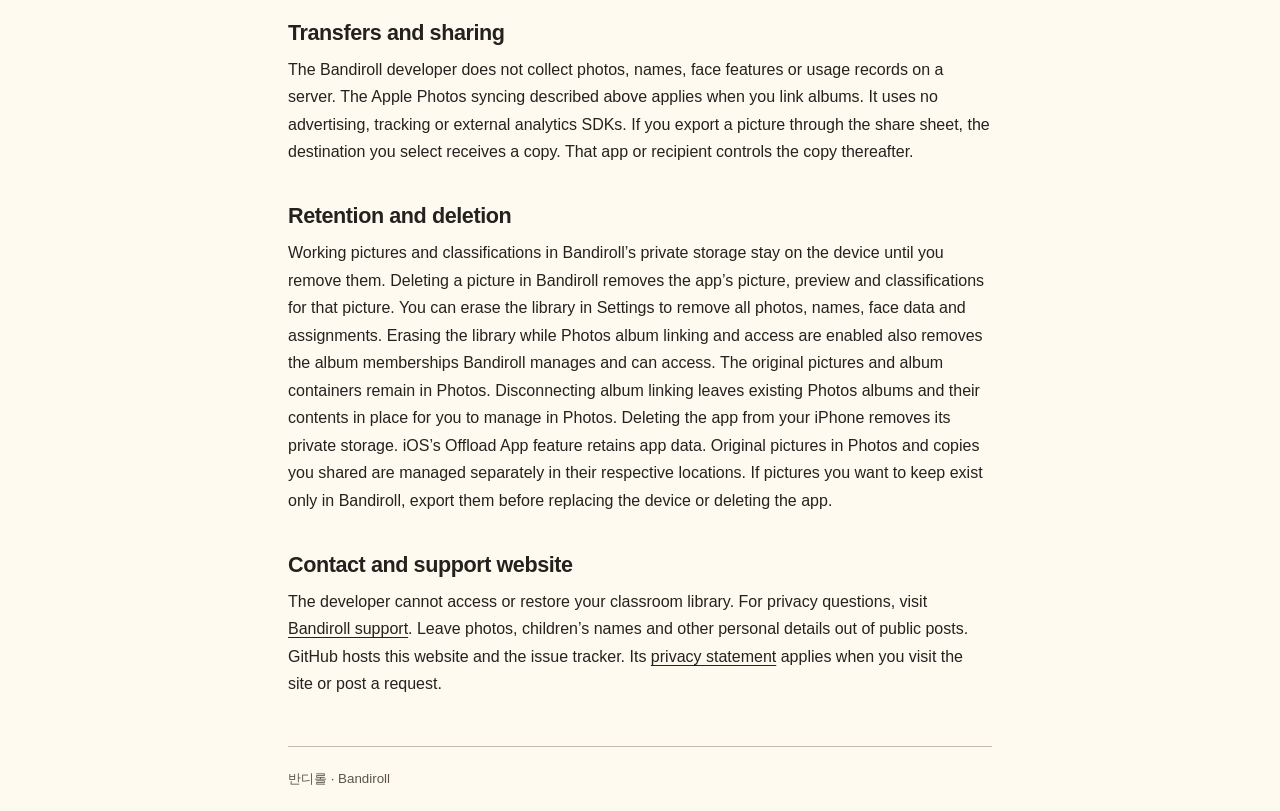
==== commit c37d5232: "Document imports from Apple Camera and linked Photos albums" ====
--- a/privacy.html
+++ b/privacy.html
@@ -14,15 +14,18 @@
 <a class="switch" href="#privacy-en" lang="en">Read in English ↓</a>
 <p><small>시행일 2026년 11월 18일 · 반디롤 iOS 앱</small></p>
 <h2>교실 사진을 보관하는 곳</h2>
-<p>반디롤은 교사가 수업 중 촬영한 사진을 정리하는 iPhone 앱입니다. 앱에서 촬영한 사진과 사용자가 직접 선택해 가져온 사진의 사본, 미리보기, 촬영 또는 추가 시각, 아이 이름과 사진 분류 기록을 이 기기의 앱 전용 저장 공간에 보관합니다. 가입은 필요하지 않습니다. 앱 사진함은 기기 백업에서 제외됩니다.</p>
+<p>반디롤은 교사가 iPhone의 카메라 앱으로 촬영한 사진을 정리하는 앱입니다. 교사가 사진 선택기에서 직접 고른 사진의 사본, 미리보기, 촬영 또는 추가 시각, 아이 이름과 사진 분류 기록을 이 기기의 앱 전용 저장 공간에 보관합니다. 카메라 접근 권한을 요청하지 않습니다. 가입은 필요하지 않습니다. 앱 사진함은 기기 백업에서 제외됩니다.</p>
+<h2>iPhone 사진 앱의 원본과 앨범</h2>
+<p>사진 앱 앨범 연결은 선택 사항이며 사진 보관함 읽기·쓰기 접근을 사용합니다. 연결을 허용하면 반디롤은 사용자가 선택한 원본의 기기 내 식별자를 보관하고, 사진 앱에 반 앨범과 아이 이름이 담긴 앨범을 구성합니다. 선택한 사진과 아이의 연결을 수정하면 시스템 앨범 구성에도 반영합니다. 여러 앨범에서 같은 Apple 사진 항목을 참조하므로 이 기능은 사진 앱에 새 사진 사본을 만들거나 원본을 삭제하지 않습니다. 권한을 주지 않아도 사진 선택기로 개인 사진함에 가져올 수 있습니다.</p>
+<p>iCloud 사진을 켠 기기에서는 Apple이 사용자 설정에 따라 사진 앱의 원본, 앨범 이름과 구성을 iCloud 및 다른 기기에 동기화할 수 있습니다. 얼굴 위치와 비교용 수치 정보는 반디롤의 앱 전용 저장 공간에서 관리합니다.</p>
 <h2>예시 사진함</h2>
-<p>앱을 둘러볼 때는 가상의 사진과 이름으로 구성한 예시 사진함을 선택할 수 있습니다. 예시 사진과 활동은 교사의 실제 사진함과 분리됩니다. 예시를 종료하면 체험 중 변경한 내용이 삭제되고, 다시 열면 처음 상태에서 시작합니다. 예시 사진의 얼굴을 기기 안에서 분석할 수 있습니다. 예시 사진함을 열어도 교사의 실제 사진에 대한 얼굴 분류는 켜지지 않습니다.</p>
+<p>앱을 둘러볼 때는 가상의 사진과 이름으로 구성한 예시 사진함을 선택할 수 있습니다. 예시 사진과 활동은 교사의 실제 사진함과 분리되며 사진 앱에 예시 앨범을 만들지 않습니다. 예시를 종료하면 체험 중 변경한 내용이 삭제되고, 다시 열면 처음 상태에서 시작합니다. 예시 사진의 얼굴을 기기 안에서 분석할 수 있습니다. 예시 사진함을 열어도 교사의 실제 사진에 대한 얼굴 분류는 켜지지 않습니다.</p>
 <h2>얼굴을 이용한 분류</h2>
 <p>교사가 얼굴 분류를 켜면 앱은 Apple Vision으로 사진 속 얼굴 위치를 찾고, 앱에 포함된 SFace 모델을 Core ML로 실행해 얼굴끼리 비교할 수 있는 수치 정보를 계산합니다. 두 단계 모두 이 기기 안에서 진행됩니다. 교사가 지정한 이름을 바탕으로 새 사진에 등장한 아이의 앨범을 찾아주는 데 이 정보를 사용합니다. 이 기능의 기본 설정은 꺼짐입니다. 분류를 끄면 저장한 얼굴 위치와 특징이 삭제되며, 이미 연결한 이름은 사진에 붙인 태그로 유지됩니다. 기기가 얼굴을 놓치거나 다른 아이로 분류할 수 있으므로 교사가 결과를 확인하고 바꿀 수 있습니다. 교사는 촬영과 얼굴 분류 전에 기관 방침과 해당 지역에서 요구하는 보호자 동의 범위를 확인해야 합니다.</p>
 <h2>외부 전송과 공유</h2>
-<p>앱은 사진, 아이 이름, 얼굴 특징 또는 이용 기록을 개발자나 제3자의 서버로 전송하지 않습니다. 광고, 추적 도구, 외부 분석 SDK를 사용하지 않습니다. 사용자가 공유 메뉴에서 사진을 내보내면 선택한 대상에 사본이 전달됩니다. 이후 사본은 해당 앱이나 수신자가 관리합니다.</p>
+<p>반디롤 개발자는 사진, 아이 이름, 얼굴 특징 또는 이용 기록을 서버로 수집하지 않습니다. 사진 앱 앨범을 연결하면 위에서 설명한 Apple 사진 보관함의 동기화 설정이 적용됩니다. 광고, 추적 도구, 외부 분석 SDK를 사용하지 않습니다. 사용자가 공유 메뉴에서 사진을 내보내면 선택한 대상에 사본이 전달됩니다. 이후 사본은 해당 앱이나 수신자가 관리합니다.</p>
 <h2>보관 기간과 삭제</h2>
-<p>사진과 분류 정보는 사용자가 삭제할 때까지 이 기기에 남습니다. 앱에서 사진을 삭제하면 앱에 보관된 사진, 미리보기와 해당 사진의 분류 정보가 함께 삭제됩니다. 설정에서 사진함 전체를 삭제하면 사진, 아이 이름, 얼굴 정보와 분류 기록이 함께 삭제됩니다. iPhone에서 앱을 삭제해도 앱의 사진함과 아이 이름이 삭제됩니다. ‘앱 정리하기’는 iOS에서 데이터를 보관하는 별도 기능입니다. 원래의 사진 앱 보관함이나 이미 공유한 사본은 각 위치에서 따로 관리하세요. 기기를 교체하거나 앱을 삭제하기 전, 필요한 사진을 직접 내보내세요.</p>
+<p>반디롤 전용 저장 공간의 작업용 사진과 분류 정보는 사용자가 삭제할 때까지 이 기기에 보관합니다. 앱에서 사진을 삭제하면 앱에 보관된 사진, 미리보기와 해당 사진의 분류 정보가 함께 삭제됩니다. 설정에서 사진함 전체를 삭제하면 사진, 아이 이름, 얼굴 정보와 분류 기록이 함께 삭제됩니다. 사진 앱 앨범 연결과 접근 권한을 유지한 상태에서 사진함을 비우면, 반디롤이 관리하던 사진의 앨범 연결도 접근 가능한 범위에서 정리합니다. 사진 앱의 원본과 앨범 자체는 유지합니다. 앨범 연결을 끄면 사진 앱의 기존 앨범과 구성은 그대로 남으므로 사진 앱에서 직접 관리할 수 있습니다. iPhone에서 앱을 삭제하면 반디롤 전용 저장 공간이 삭제됩니다. ‘앱 정리하기’는 iOS에서 데이터를 보관하는 별도 기능입니다. 원래의 사진 앱 보관함이나 이미 공유한 사본은 각 위치에서 따로 관리하세요. 기기를 교체하거나 앱을 삭제하기 전에, 반디롤에만 남아 있는 사진 중 보관할 항목을 내보내세요.</p>
 <h2>연락과 지원 웹사이트</h2>
 <p>앱 내부 사진을 개발자가 열람하거나 복구할 수 없습니다. 개인정보 문의는 <a href="./">반디롤 고객지원</a>으로 접수할 수 있습니다. 공개 문의에 아이의 사진, 이름, 기타 개인정보를 적지 마세요. 지원 웹사이트와 문의함은 GitHub에서 제공하므로 방문하거나 글을 작성할 때는 <a href="https://docs.github.com/en/site-policy/privacy-policies/github-general-privacy-statement">GitHub의 개인정보 처리방침</a>도 적용됩니다.</p>
 </section>
@@ -31,15 +34,18 @@
 <a class="switch" href="#privacy-ko" lang="ko">한국어로 읽기 ↑</a>
 <p><small>Effective November 18, 2026 · Bandiroll for iOS</small></p>
 <h2>Where classroom photos are kept</h2>
-<p>Bandiroll is an iPhone app for teachers. Its private storage on your device holds pictures taken in the app, copies of pictures you select in the system picker, previews, capture or import times, children’s names and album assignments. No account is required. The app library is excluded from device backups.</p>
+<p>Bandiroll helps teachers organize pictures taken with the Camera app on their iPhone. Its private storage on your device holds copies of pictures you choose in the system photo picker, previews, capture or import times, children’s names and album assignments. Bandiroll does not request camera access. No account is required. The app library is excluded from device backups.</p>
+<h2>Originals and albums in Apple Photos</h2>
+<p>Optional album linking uses read/write access to your Photos library. With permission, Bandiroll stores local identifiers for originals you select and creates a class album and albums named for children in Apple Photos. Correcting who appears in a linked picture updates its album membership. The albums reference the same existing Photos assets. This feature does not create duplicate pictures in Photos or delete originals. You can import privately with the system picker when album access is declined.</p>
+<p>When iCloud Photos is enabled, Apple may sync originals, album names and album membership to iCloud and other devices according to your settings. Face locations and numerical matching data are kept in Bandiroll’s private storage.</p>
 <h2>Sample library</h2>
-<p>You can explore the app using an optional sample library of fictional pictures and names. The sample pictures and your activity there are kept separate from your private classroom library. Leaving the sample clears your changes, so it starts fresh the next time you open it. The sample experience can analyze its own pictures on the device. Opening it does not enable face grouping for your classroom photos.</p>
+<p>You can explore the app using an optional sample library of fictional pictures and names. The sample pictures and your activity there are kept separate from your private classroom library. The sample does not create albums in Apple Photos. Leaving the sample clears your changes, so it starts fresh the next time you open it. The sample experience can analyze its own pictures on the device. Opening it does not enable face grouping for your classroom photos.</p>
 <h2>Face-based sorting</h2>
 <p>If a teacher enables face-based sorting, Bandiroll uses Apple Vision to locate faces in a photo and runs a bundled SFace model with Core ML to calculate numerical features for comparing faces. Both steps run on the device. It uses names assigned by the teacher to match new pictures to children’s albums. This feature is off by default. Turning it off deletes stored face locations and features. Existing album assignments remain as name tags on the pictures. Teachers can review and correct matches, including missed faces. Before taking photos or enabling face sorting, teachers should check their institution’s policy and the scope of guardian permission required in their location.</p>
 <h2>Transfers and sharing</h2>
-<p>The app does not send photos, names, face features or usage records to the developer or third-party servers. It uses no advertising, tracking or external analytics SDKs. If you export a picture through the share sheet, the destination you select receives a copy. That app or recipient controls the copy thereafter.</p>
+<p>The Bandiroll developer does not collect photos, names, face features or usage records on a server. The Apple Photos syncing described above applies when you link albums. It uses no advertising, tracking or external analytics SDKs. If you export a picture through the share sheet, the destination you select receives a copy. That app or recipient controls the copy thereafter.</p>
 <h2>Retention and deletion</h2>
-<p>Your photos and album information remain on your device until you remove them. Deleting a picture in Bandiroll removes the app’s picture, preview and classifications for that picture. You can erase the library in Settings to remove all photos, names, face data and assignments. Deleting the app from your iPhone also removes its local library and names. iOS’s Offload App feature retains app data. Original pictures in Photos and copies you shared are managed separately in their respective locations. Export any pictures you want to keep before replacing the device or deleting the app.</p>
+<p>Working pictures and classifications in Bandiroll’s private storage stay on the device until you remove them. Deleting a picture in Bandiroll removes the app’s picture, preview and classifications for that picture. You can erase the library in Settings to remove all photos, names, face data and assignments. Erasing the library while Photos album linking and access are enabled also removes the album memberships Bandiroll manages and can access. The original pictures and album containers remain in Photos. Disconnecting album linking leaves existing Photos albums and their contents in place for you to manage in Photos. Deleting the app from your iPhone removes its private storage. iOS’s Offload App feature retains app data. Original pictures in Photos and copies you shared are managed separately in their respective locations. If pictures you want to keep exist only in Bandiroll, export them before replacing the device or deleting the app.</p>
 <h2>Contact and support website</h2>
 <p>The developer cannot access or restore your classroom library. For privacy questions, visit <a href="./#support-en">Bandiroll support</a>. Leave photos, children’s names and other personal details out of public posts. GitHub hosts this website and the issue tracker. Its <a href="https://docs.github.com/en/site-policy/privacy-policies/github-general-privacy-statement">privacy statement</a> applies when you visit the site or post a request.</p>
 </section>
